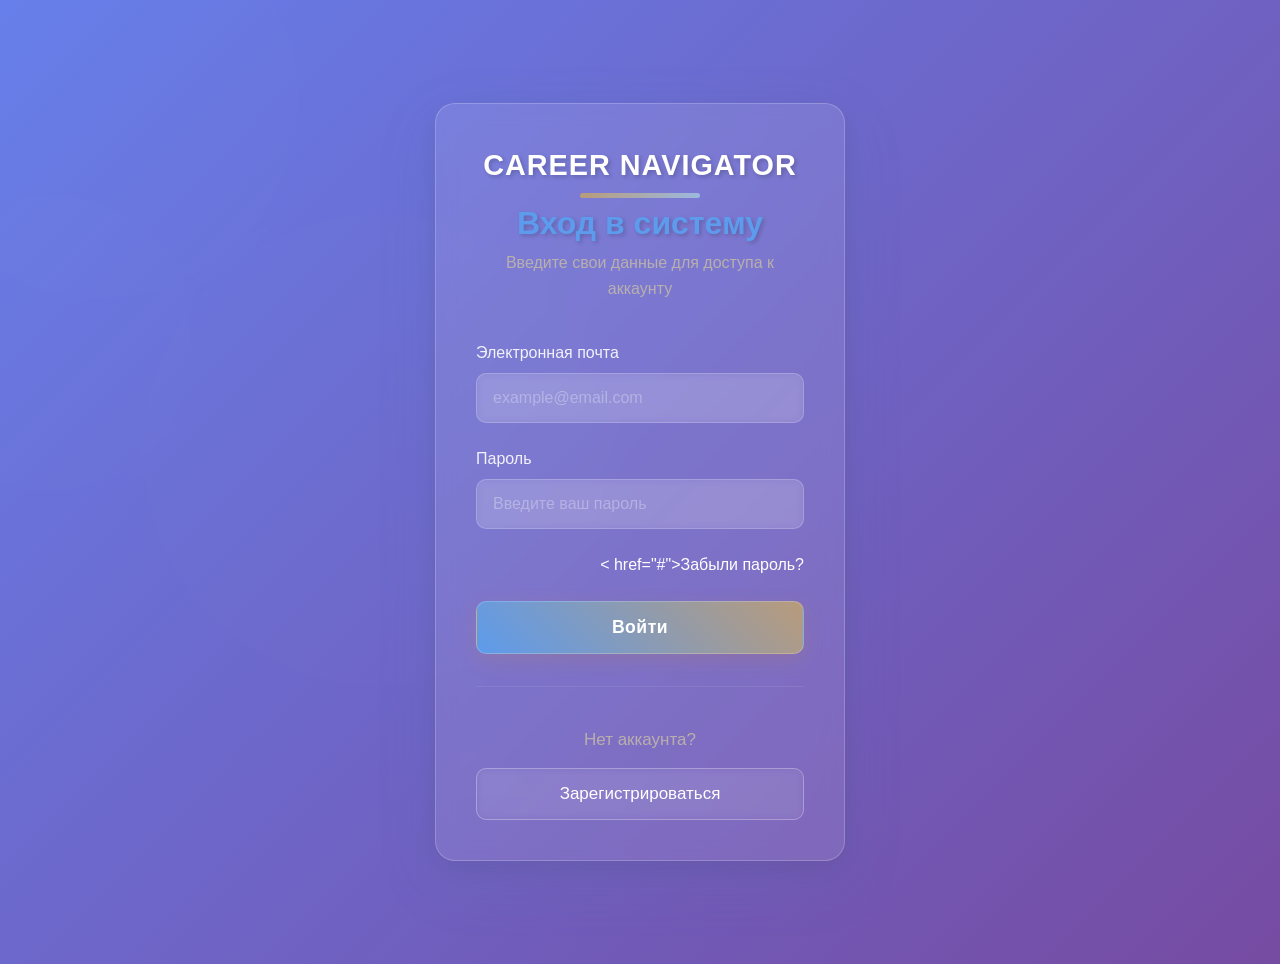
==== index.html @ 5a929416 "Update and rename login.html to index.html" ====
<!DOCTYPE html>
<html lang="ru">
<head>
    <meta charset="UTF-8">
    <title>Вход в систему</title>
    <link rel="stylesheet" href="https://stackpath.bootstrapcdn.com/bootstrap/4.4.1/css/bootstrap.min.css">
    <link rel="stylesheet" href="style.css"> 
    <style>
        /* Базовые стили из предполагаемого файла style.css для корректного отображения */
        :root {
            --cornflower-blue: #5D9BEC;
            --coffee-crema: #B89B7B;
            --shadowed-lace: #C0B6A8;
        }
        .career-body {
            background: linear-gradient(135deg, #667eea 0%, #764ba2 100%);
            min-height: 100vh;
            font-family: -apple-system, BlinkMacSystemFont, 'Segoe UI', Roboto, Oxygen, Ubuntu, sans-serif;
            margin: 0;
            padding: 0;
            position: relative;
            overflow-x: hidden;
            display: flex;
            align-items: center;
            justify-content: center;
        }
        .career-bg-circles {
            position: fixed;
            top: 0;
            left: 0;
            width: 100%;
            height: 100%;
            overflow: hidden;
            z-index: 1;
        }
        .career-circle-1, .career-circle-2, .career-circle-3, .career-circle-4 {
            position: absolute;
            border-radius: 50%;
            background: rgba(255, 255, 255, 0.1);
            animation: float 20s infinite;
        }
        .career-circle-1 {
            width: 400px;
            height: 400px;
            top: -100px;
            left: -100px;
            animation-delay: 0s;
        }
        .career-circle-2 {
            width: 300px;
            height: 300px;
            top: 200px;
            right: -50px;
            animation-delay: 5s;
        }
        .career-circle-3 {
            width: 500px;
            height: 500px;
            bottom: -150px;
            left: 10%;
            animation-delay: 10s;
        }
        .career-circle-4 {
            width: 350px;
            height: 350px;
            bottom: 100px;
            right: 10%;
            animation-delay: 15s;
        }
        @keyframes float {
            0%, 100% { transform: translateY(0) rotate(0deg); }
            33% { transform: translateY(-30px) rotate(120deg); }
            66% { transform: translateY(20px) rotate(240deg); }
        }
        .career-form-container {
            max-width: 450px;
            width: 90%;
            margin: 2rem auto;
            position: relative;
            z-index: 10;
        }
        .career-form-box {
            background: rgba(255, 255, 255, 0.1);
            backdrop-filter: blur(10px);
            border-radius: 20px;
            padding: 2.5rem;
            border: 1px solid rgba(255, 255, 255, 0.2);
            position: relative;
            overflow: hidden;
        }
        .career-form-circles {
            position: absolute;
            top: 0;
            left: 0;
            width: 100%;
            height: 100%;
            overflow: hidden;
            z-index: 0;
        }
        .career-form-circle-5, .career-form-circle-6, .career-form-circle-7, .career-form-circle-8 {
            position: absolute;
            border-radius: 50%;
            background: rgba(255, 255, 255, 0.05);
        }
        .career-form-circle-5 {
            width: 150px;
            height: 150px;
            top: -50px;
            right: -50px;
        }
        .career-form-circle-6 {
            width: 200px;
            height: 200px;
            bottom: -80px;
            left: -80px;
        }
        .career-form-circle-7 {
            width: 100px;
            height: 100px;
            bottom: 20px;
            right: 20px;
        }
        .career-form-circle-8 {
            width: 120px;
            height: 120px;
            top: 30px;
            left: 30px;
        }
        .career-form-content {
            position: relative;
            z-index: 2;
            color: white;
        }
        .career-form-header {
            text-align: center;
            margin-bottom: 2rem;
        }
        .career-form-logo {
            font-size: 1.8rem;
            font-weight: bold;
            margin-bottom: 1rem;
            color: white;
            text-shadow: 2px 2px 4px rgba(0,0,0,0.2);
        }
        .career-form-title {
            font-size: 2rem;
            font-weight: bold;
            margin-bottom: 0.5rem;
            text-shadow: 2px 2px 4px rgba(0,0,0,0.2);
        }
        .career-form-subtitle {
            opacity: 0.9;
            font-size: 1rem;
        }
        .career-form-group {
            margin-bottom: 1.5rem;
        }
        .career-form-label {
            display: block;
            margin-bottom: 0.5rem;
            font-weight: 500;
            color: rgba(255,255,255,0.9);
        }
        .career-form-control {
            width: 100%;
            padding: 0.75rem 1rem;
            background: rgba(255, 255, 255, 0.1);
            border: 1px solid rgba(255, 255, 255, 0.2);
            border-radius: 10px;
            color: white;
            font-size: 1rem;
            transition: all 0.3s ease;
        }
        .career-form-control:focus {
            outline: none;
            border-color: rgba(255, 255, 255, 0.5);
            background: rgba(255, 255, 255, 0.15);
        }
        .career-form-control::placeholder {
            color: rgba(255,255,255,0.5);
        }
        .career-forgot-password {
            text-align: right;
            margin-bottom: 1.5rem;
        }
        .career-forgot-password a {
            color: rgba(255,255,255,0.8);
            text-decoration: none;
            font-size: 0.9rem;
            transition: color 0.3s ease;
        }
        .career-forgot-password a:hover {
            color: white;
            text-decoration: underline;
        }
        .career-btn-primary {
            width: 100%;
            padding: 0.75rem;
            background: linear-gradient(45deg, var(--cornflower-blue), var(--coffee-crema));
            border: none;
            border-radius: 10px;
            color: white;
            font-size: 1.1rem;
            font-weight: 600;
            cursor: pointer;
            transition: all 0.3s ease;
            border: 1px solid rgba(255,255,255,0.2);
        }
        .career-btn-primary:hover {
            transform: translateY(-2px);
            box-shadow: 0 5px 15px rgba(0,0,0,0.3);
        }
        .career-form-divider {
            height: 1px;
            background: rgba(255,255,255,0.2);
            margin: 2rem 0;
        }
        .career-form-footer {
            text-align: center;
        }
        .career-form-footer p {
            margin-bottom: 1rem;
            opacity: 0.9;
        }
        .career-btn-outline {
            display: inline-block;
            padding: 0.75rem 2rem;
            background: transparent;
            border: 1px solid rgba(255,255,255,0.3);
            border-radius: 10px;
            color: white;
            text-decoration: none;
            font-weight: 500;
            transition: all 0.3s ease;
        }
        .career-btn-outline:hover {
            background: rgba(255,255,255,0.1);
            border-color: rgba(255,255,255,0.5);
            color: white;
            text-decoration: none;
        }
        .flash-messages {
            margin-bottom: 1.5rem;
        }
        .alert {
            padding: 0.75rem 1rem;
            border-radius: 10px;
            margin-bottom: 0.5rem;
            font-size: 0.95rem;
        }
        .alert-danger {
            background: rgba(220, 53, 69, 0.2);
            border: 1px solid #dc3545;
            color: #fff;
        }
        .alert-success {
            background: rgba(40, 167, 69, 0.2);
            border: 1px solid #28a745;
            color: #fff;
        }
        .alert-warning {
            background: rgba(255, 193, 7, 0.2);
            border: 1px solid #ffc107;
            color: #fff;
        }
        .alert-info {
            background: rgba(23, 162, 184, 0.2);
            border: 1px solid #17a2b8;
            color: #fff;
        }
    </style>
</head>
<body class="career-body">
    <!-- Фоновые круги -->
    <div class="career-bg-circles">
        <div class="career-circle-1"></div>
        <div class="career-circle-2"></div>
        <div class="career-circle-3"></div>
        <div class="career-circle-4"></div>
    </div>

    <!-- Контейнер формы -->
    <div class="career-form-container">
        <div class="career-form-box">
            <!-- Круги внутри формы -->
            <div class="career-form-circles">
                <div class="career-form-circle-5"></div>
                <div class="career-form-circle-6"></div>
                <div class="career-form-circle-7"></div>
                <div class="career-form-circle-8"></div>
            </div>

            <!-- Содержимое формы -->
            <div class="career-form-content">
                <!-- Шапка формы -->
                <div class="career-form-header">
                    <div class="career-form-logo">Career Navigator</div>
                    <h2 class="career-form-title">Вход в систему</h2>
                    <p class="career-form-subtitle">Введите свои данные для доступа к аккаунту</p>
                </div>

                <!-- Flash сообщения (заменены на статический пример, можно удалить) -->
                <div class="flash-messages" style="display: none;">
                    <!-- Пример flash-сообщения, скрыт по умолчанию -->
                    <div class="alert alert-danger">
                        Неверный email или пароль
                    </div>
                </div>

                <!-- Форма входа -->
                <form action="login.html" method="post">
                    <!-- Email -->
                    <div class="career-form-group">
                        <label class="career-form-label">Электронная почта</label>
                        <input type="email" name="login_email" class="career-form-control" required
                               placeholder="example@email.com">
                    </div>

                    <!-- Пароль -->
                    <div class="career-form-group">
                        <label class="career-form-label">Пароль</label>
                        <input type="password" name="login_password" class="career-form-control" required
                               placeholder="Введите ваш пароль">
                    </div>

                    <!-- Забыли пароль -->
                    <div class="career-forgot-password">
                        < href="#">Забыли пароль?</a>  <!-- Ссылка оставлена как # -->
                    </div>

                    <!-- Кнопка входа -->
                    <div class="career-form-group">
                        <button type="submit" class="career-btn-primary">Войти</button>
                    </div>

                    <!-- Разделитель -->
                    <div class="career-form-divider"></div>

                    <!-- Футер формы -->
                    <div class="career-form-footer">
                        <p>Нет аккаунта?</p>
                        <a href="register.html" class="career-btn-outline">Зарегистрироваться</a>
                    </div>
                </form>
            </div>
        </div>
    </div>
</body>
</html>
---- style.css ----
/* style.css - Оригинальные стили для сайта Career Navigation */

/* 0. ШРИФТЫ (шрифты в папке fonts) */
@font-face {
    font-family: 'Educational Gothic';
    src: url('../static/fonts/EDUCATIONALGOTHIC-REGULAR.OTF') format('opentype');
    font-weight: 400; /* Regular */
    font-style: normal;
    font-display: swap;
}

@font-face {
    font-family: 'Mulish';
    src: url('../static/fonts/Mulish.ttf') format('truetype');
    font-weight: 400; /* Regular/Normal */
    font-style: normal;
    font-display: swap;
}

@font-face {
    font-family: 'Mulish';
    src: url('../static/fonts/Mulish.ttf') format('truetype');
    font-weight: 700; /* Bold */
    font-style: normal;
    font-display: swap;
}

/* 1. ЦВЕТА (как у тебя было) */
:root {
    --soft-sky-blue: #9BB9E0;
    --parchment-white: #F4F1E8;
    --coffee-crema: #C18041;
    --cornflower-blue: #5976AC;
    --shadowed-lace: #A89F93;
    --success-green: #4CAF50;
    --warning-orange: #FF9800;
}

/* 2. ОСНОВНЫЕ СТИЛИ СТРАНИЦЫ */
.career-body {
    margin: 0;
    padding: 0;
    font-family: 'Mulish', -apple-system, BlinkMacSystemFont, 'Segoe UI', Roboto, Oxygen, Ubuntu, Cantarell, sans-serif;
    min-height: 100vh;
    overflow-x: hidden;
    background-color: var(--parchment-white);
    position: relative;
}

/* 3. ФОНОВЫЕ КРУГИ (копируем твои круги) */
.career-bg-circles {
    position: fixed;
    top: 0;
    left: 0;
    right: 0;
    bottom: 0;
    overflow: hidden;
    z-index: 1;
}

.career-circle-1 {
    position: absolute;
    width: 500px;
    height: 500px;
    background: radial-gradient(circle, var(--soft-sky-blue) 0%, transparent 70%);
    border-radius: 50%;
    opacity: 0.15;
    top: -200px;
    right: -100px;
    filter: blur(20px);
    animation: career-float 20s ease-in-out infinite;
}

.career-circle-2 {
    position: absolute;
    width: 400px;
    height: 400px;
    background: radial-gradient(circle, var(--coffee-crema) 0%, transparent 70%);
    border-radius: 50%;
    opacity: 0.1;
    bottom: -150px;
    left: -100px;
    filter: blur(15px);
    animation: career-float 25s ease-in-out infinite reverse;
    animation-delay: -5s;
}

.career-circle-3 {
    position: absolute;
    width: 300px;
    height: 300px;
    background: radial-gradient(circle, var(--cornflower-blue) 0%, transparent 70%);
    border-radius: 50%;
    opacity: 0.08;
    top: 50%;
    left: 10%;
    transform: translateY(-50%);
    filter: blur(10px);
    animation: career-float 30s ease-in-out infinite;
    animation-delay: -10s;
}

.career-circle-4 {
    position: absolute;
    width: 250px;
    height: 250px;
    background: radial-gradient(circle, var(--shadowed-lace) 0%, transparent 70%);
    border-radius: 50%;
    opacity: 0.05;
    bottom: 20%;
    right: 15%;
    filter: blur(8px);
}

/* 4. КОНТЕЙНЕРЫ ДЛЯ ФОРМ */
.career-form-container {
    position: relative;
    z-index: 3;
    display: flex;
    justify-content: center;
    align-items: center;
    min-height: 100vh;
    padding: 40px 20px;
}

/* 5. ОСНОВНАЯ ФОРМА (регистрация/вход) */
.career-form-box {
    width: 100%;
    max-width: 600px;
    background-color: white;
    padding: 60px 50px;
    border-radius: 24px;
    box-shadow: 0 20px 60px rgba(89, 118, 172, 0.15), 0 8px 30px rgba(0, 0, 0, 0.08);
    border: 1px solid rgba(168, 159, 147, 0.1);
    position: relative;
    overflow: hidden;
    backdrop-filter: blur(5px);
    background: rgba(255, 255, 255, 0.95);
    animation: career-fadeInUp 0.6s ease-out;
}

/* 6. КРУГИ ВНУТРИ ФОРМЫ (твои маленькие круги) */
.career-form-circles {
    position: absolute;
    top: 0;
    left: 0;
    right: 0;
    bottom: 0;
    pointer-events: none;
    z-index: 1;
}

.career-form-circle-5 {
    position: absolute;
    width: 200px;
    height: 200px;
    background: radial-gradient(circle, var(--soft-sky-blue) 0%, transparent 70%);
    border-radius: 50%;
    opacity: 0.12;
    top: -80px;
    right: -50px;
    filter: blur(15px);
    z-index: 1;
    animation: career-float 15s ease-in-out infinite;
    animation-delay: -2s;
}

.career-form-circle-6 {
    position: absolute;
    width: 180px;
    height: 180px;
    background: radial-gradient(circle, var(--coffee-crema) 0%, transparent 70%);
    border-radius: 50%;
    opacity: 0.1;
    bottom: -70px;
    left: -40px;
    filter: blur(12px);
    z-index: 1;
    animation: career-float 18s ease-in-out infinite reverse;
    animation-delay: -7s;
}

.career-form-circle-7 {
    position: absolute;
    width: 150px;
    height: 150px;
    background: radial-gradient(circle, rgba(155, 185, 224, 0.1) 0%, transparent 70%);
    border-radius: 50%;
    opacity: 0.08;
    top: 30%;
    left: -30px;
    filter: blur(8px);
    z-index: 1;
}

.career-form-circle-8 {
    position: absolute;
    width: 120px;
    height: 120px;
    background: radial-gradient(circle, rgba(193, 128, 65, 0.08) 0%, transparent 70%);
    border-radius: 50%;
    opacity: 0.06;
    bottom: 40%;
    right: -25px;
    filter: blur(6px);
    z-index: 1;
}

/* 7. СОДЕРЖАНИЕ ФОРМЫ */
.career-form-content {
    position: relative;
    z-index: 2;
}

/* 8. ШАПКА ФОРМЫ */
.career-form-header {
    text-align: center;
    margin-bottom: 50px;
    position: relative;
}

.career-form-logo {
    color: var(--cornflower-blue);
    font-size: 32px;
    font-weight: 800;
    letter-spacing: 1px;
    margin-bottom: 20px;
    display: inline-block;
    position: relative;
    text-transform: uppercase;
    font-family: 'Educational Gothic', sans-serif;
}

.career-form-logo::after {
    content: '';
    position: absolute;
    bottom: -10px;
    left: 50%;
    transform: translateX(-50%);
    width: 120px;
    height: 5px;
    background: linear-gradient(90deg, var(--coffee-crema), var(--soft-sky-blue));
    border-radius: 3px;
}

.career-form-title {
    color: var(--cornflower-blue);
    font-weight: 700;
    font-size: 38px;
    margin-bottom: 15px;
    text-align: center;
    font-family: 'Educational Gothic', sans-serif;
}

.career-form-subtitle {
    color: var(--shadowed-lace);
    font-size: 18px;
    text-align: center;
    line-height: 1.6;
    max-width: 450px;
    margin: 0 auto 40px;
    font-family: 'Mulish', sans-serif;
}

/* 9. ГРУППЫ ПОЛЕЙ ВВОДА */
.career-form-group {
    margin-bottom: 25px;
    position: relative;
    z-index: 2;
}

.career-form-label {
    color: var(--cornflower-blue);
    font-weight: 600;
    margin-bottom: 12px;
    display: block;
    font-size: 16px;
    font-family: 'Mulish', sans-serif;
}

.career-form-control {
    border: 2px solid rgba(155, 185, 224, 0.5);
    padding: 18px 20px;
    border-radius: 14px;
    transition: all 0.3s;
    color: #333;
    background-color: rgba(255, 255, 255, 0.9);
    font-size: 17px;
    height: auto;
    backdrop-filter: blur(5px);
    width: 100%;
    box-sizing: border-box;
    font-family: 'Mulish', sans-serif;
}

.career-form-control:focus {
    border-color: var(--coffee-crema);
    box-shadow: 0 0 0 4px rgba(193, 128, 65, 0.1);
    background-color: white;
    outline: none;
}

.career-form-control::placeholder {
    color: var(--shadowed-lace);
    opacity: 0.6;
    font-size: 16px;
}

/* 10. ПОДСКАЗКИ */
.career-form-hint {
    font-size: 14px;
    color: var(--shadowed-lace);
    margin-top: 10px;
    display: block;
    opacity: 0.8;
    font-family: 'Mulish', sans-serif;
}

/* 11. ССЫЛКА "ЗАБЫЛИ ПАРОЛЬ" */
.career-forgot-password {
    text-align: right;
    margin-top: 10px;
    margin-bottom: 30px;
}

.career-forgot-password a {
    color: var(--cornflower-blue);
    text-decoration: none;
    font-size: 15px;
    font-weight: 500;
    transition: color 0.3s;
    font-family: 'Mulish', sans-serif;
}

.career-forgot-password a:hover {
    color: var(--coffee-crema);
    text-decoration: underline;
}

/* 12. КНОПКИ */
.career-btn-primary {
    background: linear-gradient(135deg, var(--coffee-crema) 0%, #d4945a 100%);
    border: none;
    padding: 20px;
    font-weight: 600;
    border-radius: 14px;
    transition: all 0.3s;
    font-size: 18px;
    letter-spacing: 0.5px;
    color: white;
    box-shadow: 0 6px 20px rgba(193, 128, 65, 0.2);
    margin-top: 15px;
    position: relative;
    z-index: 2;
    width: 100%;
    cursor: pointer;
    display: block;
    text-align: center;
    text-decoration: none;
    font-family: 'Mulish', sans-serif;
}

.career-btn-primary:hover {
    background: linear-gradient(135deg, #b3713a 0%, var(--coffee-crema) 100%);
    transform: translateY(-3px);
    box-shadow: 0 10px 25px rgba(193, 128, 65, 0.3);
    color: white;
    text-decoration: none;
}

.career-btn-outline {
    color: var(--cornflower-blue);
    border: 2px solid var(--soft-sky-blue);
    padding: 18px;
    font-weight: 600;
    border-radius: 14px;
    transition: all 0.3s;
    background-color: rgba(255, 255, 255, 0.9);
    font-size: 17px;
    position: relative;
    z-index: 2;
    backdrop-filter: blur(5px);
    width: 100%;
    text-decoration: none;
    display: block;
    text-align: center;
    box-sizing: border-box;
    font-family: 'Mulish', sans-serif;
}

.career-btn-outline:hover {
    background: linear-gradient(135deg, var(--soft-sky-blue) 0%, var(--cornflower-blue) 100%);
    border-color: transparent;
    color: white;
    transform: translateY(-3px);
    box-shadow: 0 10px 25px rgba(155, 185, 224, 0.25);
    text-decoration: none;
}

/* 13. РАЗДЕЛИТЕЛЬ */
.career-form-divider {
    border: none;
    height: 2px;
    background: linear-gradient(to right, transparent, var(--soft-sky-blue), var(--coffee-crema), var(--soft-sky-blue), transparent);
    margin: 45px 0;
    opacity: 0.4;
    position: relative;
    z-index: 2;
}

/* 14. ФУТЕР ФОРМЫ */
.career-form-footer {
    text-align: center;
    margin-top: 40px;
    position: relative;
    z-index: 2;
}

.career-form-footer p {
    color: var(--shadowed-lace);
    margin-bottom: 20px;
    font-size: 17px;
    font-family: 'Mulish', sans-serif;
}

/* 15. СТИЛИ ДЛЯ ЛИЧНОГО КАБИНЕТА */

/* 15.1 Навигация */
.career-navbar {
    background: linear-gradient(135deg, var(--cornflower-blue) 0%, var(--soft-sky-blue) 100%);
    padding: 15px 0;
    box-shadow: 0 4px 20px rgba(89, 118, 172, 0.2);
    position: relative;
    z-index: 10;
}

.career-navbar-brand {
    color: white !important;
    font-weight: 800;
    font-size: 24px;
    letter-spacing: 1px;
    text-transform: uppercase;
    font-family: 'Educational Gothic', sans-serif;
}

.career-nav-link {
    color: rgba(255, 255, 255, 0.9) !important;
    font-weight: 500;
    margin: 0 10px;
    transition: all 0.3s;
    font-family: 'Mulish', sans-serif;
}

.career-nav-link:hover {
    color: white !important;
    transform: translateY(-2px);
}

/* 15.2 Контейнер личного кабинета */
.career-dashboard-container {
    position: relative;
    z-index: 3;
    padding: 40px 20px;
    max-width: 1400px;
    margin: 0 auto;
}

/* 15.3 Карточка приветствия */
.career-welcome-card {
    background: linear-gradient(135deg, rgba(255, 255, 255, 0.95) 0%, rgba(255, 255, 255, 0.85) 100%);
    border-radius: 20px;
    padding: 40px;
    margin-bottom: 40px;
    box-shadow: 0 15px 40px rgba(89, 118, 172, 0.15);
    border: 1px solid rgba(155, 185, 224, 0.3);
    backdrop-filter: blur(10px);
}

.career-welcome-title {
    color: var(--cornflower-blue);
    font-weight: 700;
    font-size: 32px;
    margin-bottom: 10px;
    font-family: 'Educational Gothic', sans-serif;
}

.career-welcome-subtitle {
    color: var(--shadowed-lace);
    font-size: 18px;
    margin-bottom: 20px;
    font-family: 'Mulish', sans-serif;
}

/* 15.4 Индикатор прогресса */
.career-progress-indicator {
    display: flex;
    align-items: center;
    gap: 15px;
    margin-top: 20px;
}

.career-progress-label {
    color: var(--cornflower-blue);
    font-weight: 600;
    font-family: 'Mulish', sans-serif;
}

.career-progress-bar {
    flex-grow: 1;
    height: 12px;
    background-color: rgba(155, 185, 224, 0.2);
    border-radius: 6px;
    overflow: hidden;
}

.career-progress-fill {
    height: 100%;
    background: linear-gradient(90deg, var(--coffee-crema), var(--cornflower-blue));
    border-radius: 6px;
    transition: width 0.5s ease-in-out;
    width: 0%;
}

/* 15.5 Секция тестов */
.career-tests-section {
    display: grid;
    grid-template-columns: repeat(auto-fill, minmax(350px, 1fr));
    gap: 30px;
    margin-bottom: 50px;
}

.career-test-card {
    background: white;
    border-radius: 18px;
    padding: 30px;
    box-shadow: 0 10px 30px rgba(89, 118, 172, 0.1);
    border: 1px solid rgba(155, 185, 224, 0.2);
    transition: all 0.3s;
    display: flex;
    flex-direction: column;
    height: 100%;
}

.career-test-card:hover {
    transform: translateY(-10px);
    box-shadow: 0 20px 40px rgba(89, 118, 172, 0.2);
}

.career-test-icon {
    font-size: 40px;
    margin-bottom: 20px;
    color: var(--cornflower-blue);
}

.career-test-title {
    color: var(--cornflower-blue);
    font-weight: 700;
    font-size: 22px;
    margin-bottom: 15px;
    font-family: 'Educational Gothic', sans-serif;
}

.career-test-description {
    color: var(--shadowed-lace);
    margin-bottom: 25px;
    line-height: 1.6;
    flex-grow: 1;
    font-family: 'Mulish', sans-serif;
}

.career-test-details {
    display: flex;
    justify-content: space-between;
    margin-bottom: 20px;
    font-size: 14px;
    color: var(--shadowed-lace);
    font-family: 'Mulish', sans-serif;
}

.career-test-time, .career-test-questions {
    display: flex;
    align-items: center;
    gap: 5px;
}

/* 15.6 Статусы тестов */
.career-test-status {
    display: inline-block;
    padding: 6px 15px;
    border-radius: 20px;
    font-size: 14px;
    font-weight: 600;
    margin-bottom: 20px;
    font-family: 'Mulish', sans-serif;
}

.career-status-not-started {
    background-color: rgba(168, 159, 147, 0.2);
    color: var(--shadowed-lace);
}

.career-status-in-progress {
    background-color: rgba(255, 152, 0, 0.2);
    color: var(--warning-orange);
}

.career-status-completed {
    background-color: rgba(76, 175, 80, 0.2);
    color: var(--success-green);
}

/* 15.7 Кнопки тестов */
.career-btn-test {
    background: linear-gradient(135deg, var(--coffee-crema) 0%, #d4945a 100%);
    border: none;
    padding: 14px;
    font-weight: 600;
    border-radius: 12px;
    transition: all 0.3s;
    color: white;
    box-shadow: 0 6px 20px rgba(193, 128, 65, 0.2);
    text-align: center;
    text-decoration: none;
    display: block;
    width: 100%;
    font-family: 'Mulish', sans-serif;
}

.career-btn-test:hover {
    background: linear-gradient(135deg, #b3713a 0%, var(--coffee-crema) 100%);
    transform: translateY(-3px);
    box-shadow: 0 10px 25px rgba(193, 128, 65, 0.3);
    color: white;
    text-decoration: none;
}

.career-btn-disabled {
    background: linear-gradient(135deg, var(--shadowed-lace) 0%, #b0a8a0 100%);
    cursor: not-allowed;
    opacity: 0.7;
}

.career-btn-disabled:hover {
    transform: none !important;
    box-shadow: 0 6px 20px rgba(193, 128, 65, 0.2) !important;
}

/* 15.8 Секция результатов */
.career-results-section {
    background: white;
    border-radius: 20px;
    padding: 40px;
    box-shadow: 0 15px 40px rgba(89, 118, 172, 0.15);
    margin-bottom: 50px;
    border: 1px solid rgba(155, 185, 224, 0.2);
}

.career-section-title {
    color: var(--cornflower-blue);
    font-weight: 700;
    font-size: 28px;
    margin-bottom: 30px;
    font-family: 'Educational Gothic', sans-serif;
}

/* 15.9 Состояние "нет результатов" */
.career-no-results {
    text-align: center;
    padding: 60px 20px;
    color: var(--shadowed-lace);
}

.career-no-results-icon {
    font-size: 60px;
    margin-bottom: 20px;
    color: rgba(155, 185, 224, 0.5);
}

.career-no-results-text {
    font-size: 18px;
    margin-bottom: 30px;
    font-family: 'Mulish', sans-serif;
}

/* 15.10 Кнопка выхода */
.career-logout-btn {
    background: rgba(255, 255, 255, 0.2);
    border: 1px solid rgba(255, 255, 255, 0.4);
    color: white;
    padding: 8px 20px;
    border-radius: 20px;
    transition: all 0.3s;
    font-family: 'Mulish', sans-serif;
}

.career-logout-btn:hover {
    background: rgba(255, 255, 255, 0.3);
    border-color: white;
}

/* 16. АНИМАЦИИ */
@keyframes career-fadeInUp {
    from {
        opacity: 0;
        transform: translateY(30px);
    }
    to {
        opacity: 1;
        transform: translateY(0);
    }
}

@keyframes career-float {
    0%, 100% { transform: translateY(0) rotate(0deg); }
    50% { transform: translateY(-20px) rotate(5deg); }
}

/* 17. АДАПТИВНОСТЬ */
@media (max-width: 992px) {
    .career-tests-section {
        grid-template-columns: 1fr;
    }
}

@media (max-width: 768px) {
    .career-form-box {
        padding: 50px 40px;
        max-width: 90%;
        margin: 20px;
    }

    .career-form-title {
        font-size: 32px;
    }

    .career-form-logo {
        font-size: 28px;
    }

    .career-circle-1, .career-circle-2, .career-circle-3, .career-circle-4 {
        opacity: 0.05;
        filter: blur(30px);
    }

    .career-form-circle-5, .career-form-circle-6, .career-form-circle-7, .career-form-circle-8 {
        opacity: 0.03;
        filter: blur(20px);
    }

    .career-btn-primary,
    .career-btn-outline {
        padding: 16px;
        font-size: 16px;
    }

    .career-form-control {
        padding: 16px 18px;
        font-size: 16px;
    }

    .career-forgot-password a {
        font-size: 14px;
    }

    .career-dashboard-container {
        padding: 20px 15px;
    }

    .career-welcome-card, .career-results-section {
        padding: 25px;
    }

    .career-welcome-title {
        font-size: 26px;
    }

    .career-section-title {
        font-size: 24px;
    }
}

@media (max-width: 480px) {
    .career-form-box {
        padding: 35px 25px;
    }

    .career-form-title {
        font-size: 28px;
    }

    .career-form-logo {
        font-size: 24px;
    }

    .career-form-control {
        padding: 14px 16px;
    }

    .career-test-card {
        padding: 20px;
    }
    /* ДОПОЛНИТЕЛЬНЫЕ СТИЛИ ДЛЯ КАРТОЧЕК ПРОФЕССИЙ */

/* Контейнер для профессий */
.career-professions-container {
    position: relative;
    z-index: 3;
    padding: 40px 20px;
    max-width: 1400px;
    margin: 0 auto;
}

/* Шапка секции */
.career-professions-header {
    text-align: center;
    margin-bottom: 50px;
    position: relative;
}

.career-professions-logo {
    color: var(--cornflower-blue);
    font-size: 32px;
    font-weight: 800;
    letter-spacing: 1px;
    margin-bottom: 20px;
    display: inline-block;
    position: relative;
    text-transform: uppercase;
    font-family: 'Educational Gothic', sans-serif;
}

.career-professions-logo::after {
    content: '';
    position: absolute;
    bottom: -10px;
    left: 50%;
    transform: translateX(-50%);
    width: 120px;
    height: 5px;
    background: linear-gradient(90deg, var(--coffee-crema), var(--soft-sky-blue));
    border-radius: 3px;
}

.career-professions-title {
    color: var(--cornflower-blue);
    font-weight: 700;
    font-size: 38px;
    margin-bottom: 15px;
    text-align: center;
    font-family: 'Educational Gothic', sans-serif;
}

.career-professions-subtitle {
    color: var(--shadowed-lace);
    font-size: 18px;
    text-align: center;
    line-height: 1.6;
    max-width: 600px;
    margin: 0 auto 40px;
    font-family: 'Mulish', sans-serif;
}

/* Сетка карточек */
.career-professions-grid {
    display: grid;
    grid-template-columns: repeat(auto-fill, minmax(350px, 1fr));
    gap: 30px;
    margin-bottom: 50px;
}

/* Карточка профессии */
.career-profession-card {
    background: white;
    border-radius: 20px;
    padding: 30px;
    box-shadow: 0 15px 40px rgba(89, 118, 172, 0.15);
    border: 1px solid rgba(155, 185, 224, 0.3);
    transition: all 0.3s;
    display: flex;
    flex-direction: column;
    height: 100%;
    position: relative;
    overflow: hidden;
    backdrop-filter: blur(5px);
    background: rgba(255, 255, 255, 0.95);
}

.career-profession-card:hover {
    transform: translateY(-10px);
    box-shadow: 0 25px 50px rgba(89, 118, 172, 0.25);
}

/* Бейдж совпадения */
.career-match-badge {
    position: absolute;
    top: 20px;
    right: 20px;
    color: white;
    padding: 8px 16px;
    border-radius: 20px;
    font-weight: 700;
    font-size: 16px;
    box-shadow: 0 4px 15px rgba(76, 175, 80, 0.3);
    z-index: 2;
    font-family: 'Mulish', sans-serif;
}

.career-match-excellent {
    background: linear-gradient(135deg, var(--success-green) 0%, #66BB6A 100%);
}

.career-match-good {
    background: linear-gradient(135deg, var(--warning-orange) 0%, #FFB74D 100%);
}

.career-match-average {
    background: linear-gradient(135deg, var(--coffee-crema) 0%, #d4945a 100%);
}

/* Название профессии */
.career-profession-name {
    color: var(--cornflower-blue);
    font-weight: 700;
    font-size: 24px;
    margin-bottom: 20px;
    padding-right: 100px;
    font-family: 'Educational Gothic', sans-serif;
    line-height: 1.3;
}

/* Разделитель */
.career-profession-divider {
    border: none;
    height: 2px;
    background: linear-gradient(to right, transparent, var(--soft-sky-blue), var(--coffee-crema), var(--soft-sky-blue), transparent);
    margin: 20px 0;
    opacity: 0.3;
}

/* Список атрибутов */
.career-attributes-list {
    list-style: none;
    padding: 0;
    margin: 0;
    margin-bottom: 25px;
    flex-grow: 1;
}

.career-attribute-item {
    display: flex;
    align-items: center;
    margin-bottom: 12px;
    padding: 10px;
    background: rgba(155, 185, 224, 0.05);
    border-radius: 10px;
    transition: all 0.3s;
    font-family: 'Mulish', sans-serif;
}

.career-attribute-item:hover {
    background: rgba(155, 185, 224, 0.1);
    transform: translateX(5px);
}

.career-attribute-name {
    flex: 1;
    color: var(--cornflower-blue);
    font-weight: 600;
    font-size: 15px;
}

.career-attribute-range {
    color: var(--shadowed-lace);
    font-size: 14px;
    margin-right: 15px;
}

/* Приоритет */
.career-attribute-priority {
    padding: 4px 12px;
    border-radius: 12px;
    font-size: 12px;
    font-weight: 600;
    text-transform: uppercase;
    letter-spacing: 0.5px;
}

.career-priority-high {
    background: linear-gradient(135deg, var(--coffee-crema) 0%, #d4945a 100%);
    color: white;
}

.career-priority-medium {
    background: linear-gradient(135deg, var(--cornflower-blue) 0%, #7288C4 100%);
    color: white;
}

.career-priority-low {
    background: linear-gradient(135deg, var(--soft-sky-blue) 0%, #AFC6EB 100%);
    color: var(--cornflower-blue);
}

/* Кнопка деталей */
.career-btn-details {
    background: linear-gradient(135deg, var(--cornflower-blue) 0%, #7288C4 100%);
    border: none;
    padding: 14px;
    font-weight: 600;
    border-radius: 12px;
    transition: all 0.3s;
    color: white;
    box-shadow: 0 6px 20px rgba(89, 118, 172, 0.2);
    text-align: center;
    text-decoration: none;
    display: block;
    width: 100%;
    font-family: 'Mulish', sans-serif;
    cursor: pointer;
    margin-top: auto;
}

.career-btn-details:hover {
    background: linear-gradient(135deg, #4a5e91 0%, var(--cornflower-blue) 100%);
    transform: translateY(-3px);
    box-shadow: 0 10px 25px rgba(89, 118, 172, 0.3);
}

/* Адаптивность */
@media (max-width: 768px) {
    .career-professions-title {
        font-size: 32px;
    }%

    .career-professions-logo {
        font-size: 28px;
    }

    .career-profession-name {
        font-size: 22px;
    }

    .career-professions-grid {
        grid-template-columns: 1fr;
    }
}

@media (max-width: 480px) {
    .career-profession-card {
        padding: 20px;
    }

    .career-profession-name {
        font-size: 20px;
    }

    .career-match-badge {
        position: relative;
        top: 0;
        right: 0;
        margin-bottom: 15px;
        align-self: flex-start;
    }
}
}
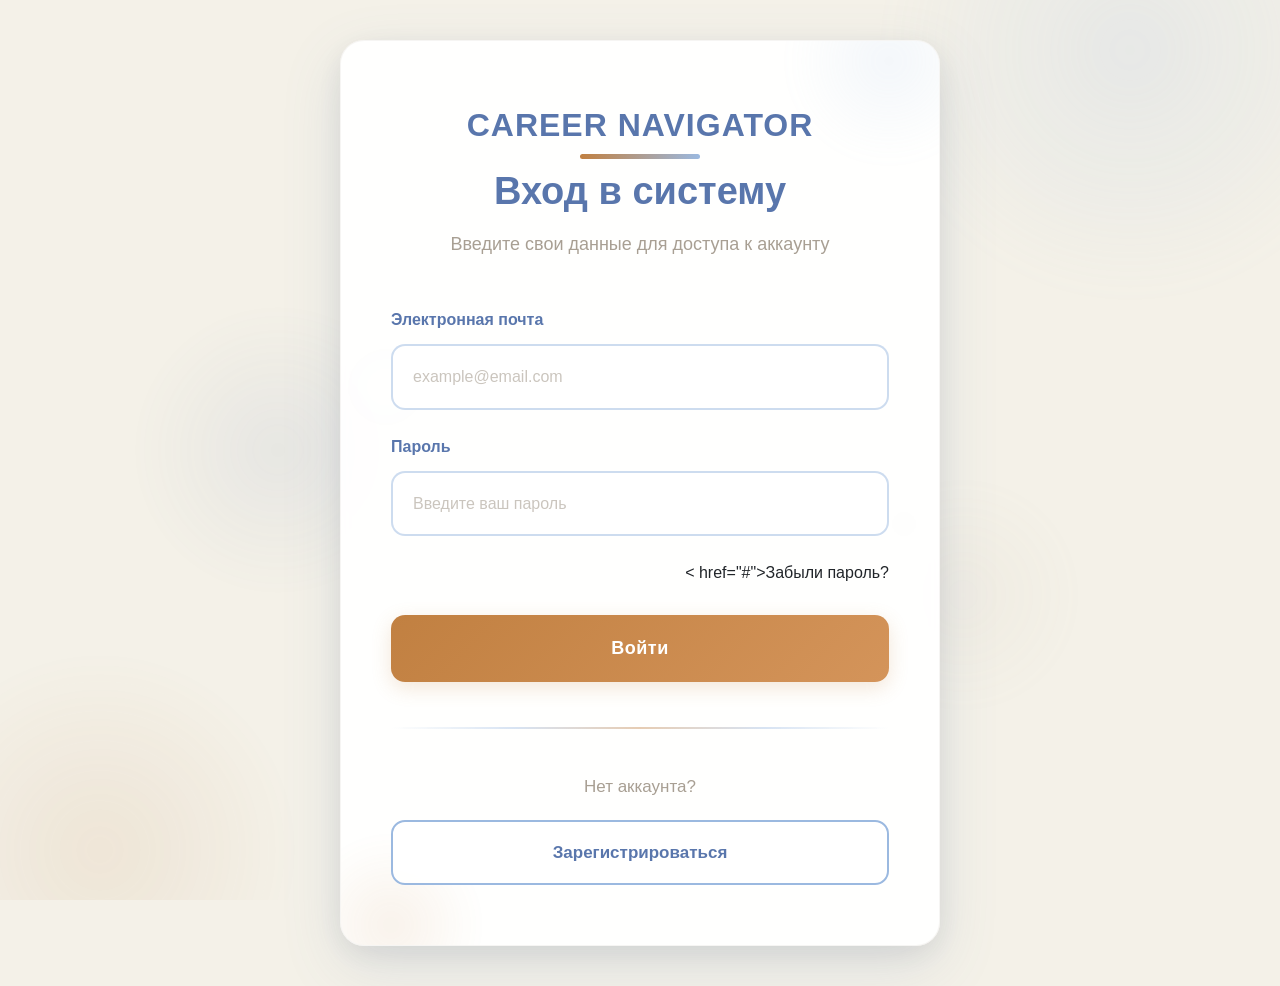
==== commit bac7bf35: "Update index.html" ====
--- a/index.html
+++ b/index.html
@@ -5,270 +5,6 @@
     <title>Вход в систему</title>
     <link rel="stylesheet" href="https://stackpath.bootstrapcdn.com/bootstrap/4.4.1/css/bootstrap.min.css">
     <link rel="stylesheet" href="style.css"> 
-    <style>
-        /* Базовые стили из предполагаемого файла style.css для корректного отображения */
-        :root {
-            --cornflower-blue: #5D9BEC;
-            --coffee-crema: #B89B7B;
-            --shadowed-lace: #C0B6A8;
-        }
-        .career-body {
-            background: linear-gradient(135deg, #667eea 0%, #764ba2 100%);
-            min-height: 100vh;
-            font-family: -apple-system, BlinkMacSystemFont, 'Segoe UI', Roboto, Oxygen, Ubuntu, sans-serif;
-            margin: 0;
-            padding: 0;
-            position: relative;
-            overflow-x: hidden;
-            display: flex;
-            align-items: center;
-            justify-content: center;
-        }
-        .career-bg-circles {
-            position: fixed;
-            top: 0;
-            left: 0;
-            width: 100%;
-            height: 100%;
-            overflow: hidden;
-            z-index: 1;
-        }
-        .career-circle-1, .career-circle-2, .career-circle-3, .career-circle-4 {
-            position: absolute;
-            border-radius: 50%;
-            background: rgba(255, 255, 255, 0.1);
-            animation: float 20s infinite;
-        }
-        .career-circle-1 {
-            width: 400px;
-            height: 400px;
-            top: -100px;
-            left: -100px;
-            animation-delay: 0s;
-        }
-        .career-circle-2 {
-            width: 300px;
-            height: 300px;
-            top: 200px;
-            right: -50px;
-            animation-delay: 5s;
-        }
-        .career-circle-3 {
-            width: 500px;
-            height: 500px;
-            bottom: -150px;
-            left: 10%;
-            animation-delay: 10s;
-        }
-        .career-circle-4 {
-            width: 350px;
-            height: 350px;
-            bottom: 100px;
-            right: 10%;
-            animation-delay: 15s;
-        }
-        @keyframes float {
-            0%, 100% { transform: translateY(0) rotate(0deg); }
-            33% { transform: translateY(-30px) rotate(120deg); }
-            66% { transform: translateY(20px) rotate(240deg); }
-        }
-        .career-form-container {
-            max-width: 450px;
-            width: 90%;
-            margin: 2rem auto;
-            position: relative;
-            z-index: 10;
-        }
-        .career-form-box {
-            background: rgba(255, 255, 255, 0.1);
-            backdrop-filter: blur(10px);
-            border-radius: 20px;
-            padding: 2.5rem;
-            border: 1px solid rgba(255, 255, 255, 0.2);
-            position: relative;
-            overflow: hidden;
-        }
-        .career-form-circles {
-            position: absolute;
-            top: 0;
-            left: 0;
-            width: 100%;
-            height: 100%;
-            overflow: hidden;
-            z-index: 0;
-        }
-        .career-form-circle-5, .career-form-circle-6, .career-form-circle-7, .career-form-circle-8 {
-            position: absolute;
-            border-radius: 50%;
-            background: rgba(255, 255, 255, 0.05);
-        }
-        .career-form-circle-5 {
-            width: 150px;
-            height: 150px;
-            top: -50px;
-            right: -50px;
-        }
-        .career-form-circle-6 {
-            width: 200px;
-            height: 200px;
-            bottom: -80px;
-            left: -80px;
-        }
-        .career-form-circle-7 {
-            width: 100px;
-            height: 100px;
-            bottom: 20px;
-            right: 20px;
-        }
-        .career-form-circle-8 {
-            width: 120px;
-            height: 120px;
-            top: 30px;
-            left: 30px;
-        }
-        .career-form-content {
-            position: relative;
-            z-index: 2;
-            color: white;
-        }
-        .career-form-header {
-            text-align: center;
-            margin-bottom: 2rem;
-        }
-        .career-form-logo {
-            font-size: 1.8rem;
-            font-weight: bold;
-            margin-bottom: 1rem;
-            color: white;
-            text-shadow: 2px 2px 4px rgba(0,0,0,0.2);
-        }
-        .career-form-title {
-            font-size: 2rem;
-            font-weight: bold;
-            margin-bottom: 0.5rem;
-            text-shadow: 2px 2px 4px rgba(0,0,0,0.2);
-        }
-        .career-form-subtitle {
-            opacity: 0.9;
-            font-size: 1rem;
-        }
-        .career-form-group {
-            margin-bottom: 1.5rem;
-        }
-        .career-form-label {
-            display: block;
-            margin-bottom: 0.5rem;
-            font-weight: 500;
-            color: rgba(255,255,255,0.9);
-        }
-        .career-form-control {
-            width: 100%;
-            padding: 0.75rem 1rem;
-            background: rgba(255, 255, 255, 0.1);
-            border: 1px solid rgba(255, 255, 255, 0.2);
-            border-radius: 10px;
-            color: white;
-            font-size: 1rem;
-            transition: all 0.3s ease;
-        }
-        .career-form-control:focus {
-            outline: none;
-            border-color: rgba(255, 255, 255, 0.5);
-            background: rgba(255, 255, 255, 0.15);
-        }
-        .career-form-control::placeholder {
-            color: rgba(255,255,255,0.5);
-        }
-        .career-forgot-password {
-            text-align: right;
-            margin-bottom: 1.5rem;
-        }
-        .career-forgot-password a {
-            color: rgba(255,255,255,0.8);
-            text-decoration: none;
-            font-size: 0.9rem;
-            transition: color 0.3s ease;
-        }
-        .career-forgot-password a:hover {
-            color: white;
-            text-decoration: underline;
-        }
-        .career-btn-primary {
-            width: 100%;
-            padding: 0.75rem;
-            background: linear-gradient(45deg, var(--cornflower-blue), var(--coffee-crema));
-            border: none;
-            border-radius: 10px;
-            color: white;
-            font-size: 1.1rem;
-            font-weight: 600;
-            cursor: pointer;
-            transition: all 0.3s ease;
-            border: 1px solid rgba(255,255,255,0.2);
-        }
-        .career-btn-primary:hover {
-            transform: translateY(-2px);
-            box-shadow: 0 5px 15px rgba(0,0,0,0.3);
-        }
-        .career-form-divider {
-            height: 1px;
-            background: rgba(255,255,255,0.2);
-            margin: 2rem 0;
-        }
-        .career-form-footer {
-            text-align: center;
-        }
-        .career-form-footer p {
-            margin-bottom: 1rem;
-            opacity: 0.9;
-        }
-        .career-btn-outline {
-            display: inline-block;
-            padding: 0.75rem 2rem;
-            background: transparent;
-            border: 1px solid rgba(255,255,255,0.3);
-            border-radius: 10px;
-            color: white;
-            text-decoration: none;
-            font-weight: 500;
-            transition: all 0.3s ease;
-        }
-        .career-btn-outline:hover {
-            background: rgba(255,255,255,0.1);
-            border-color: rgba(255,255,255,0.5);
-            color: white;
-            text-decoration: none;
-        }
-        .flash-messages {
-            margin-bottom: 1.5rem;
-        }
-        .alert {
-            padding: 0.75rem 1rem;
-            border-radius: 10px;
-            margin-bottom: 0.5rem;
-            font-size: 0.95rem;
-        }
-        .alert-danger {
-            background: rgba(220, 53, 69, 0.2);
-            border: 1px solid #dc3545;
-            color: #fff;
-        }
-        .alert-success {
-            background: rgba(40, 167, 69, 0.2);
-            border: 1px solid #28a745;
-            color: #fff;
-        }
-        .alert-warning {
-            background: rgba(255, 193, 7, 0.2);
-            border: 1px solid #ffc107;
-            color: #fff;
-        }
-        .alert-info {
-            background: rgba(23, 162, 184, 0.2);
-            border: 1px solid #17a2b8;
-            color: #fff;
-        }
-    </style>
 </head>
 <body class="career-body">
     <!-- Фоновые круги -->
@@ -347,3 +83,4 @@
     </div>
 </body>
 </html>
+
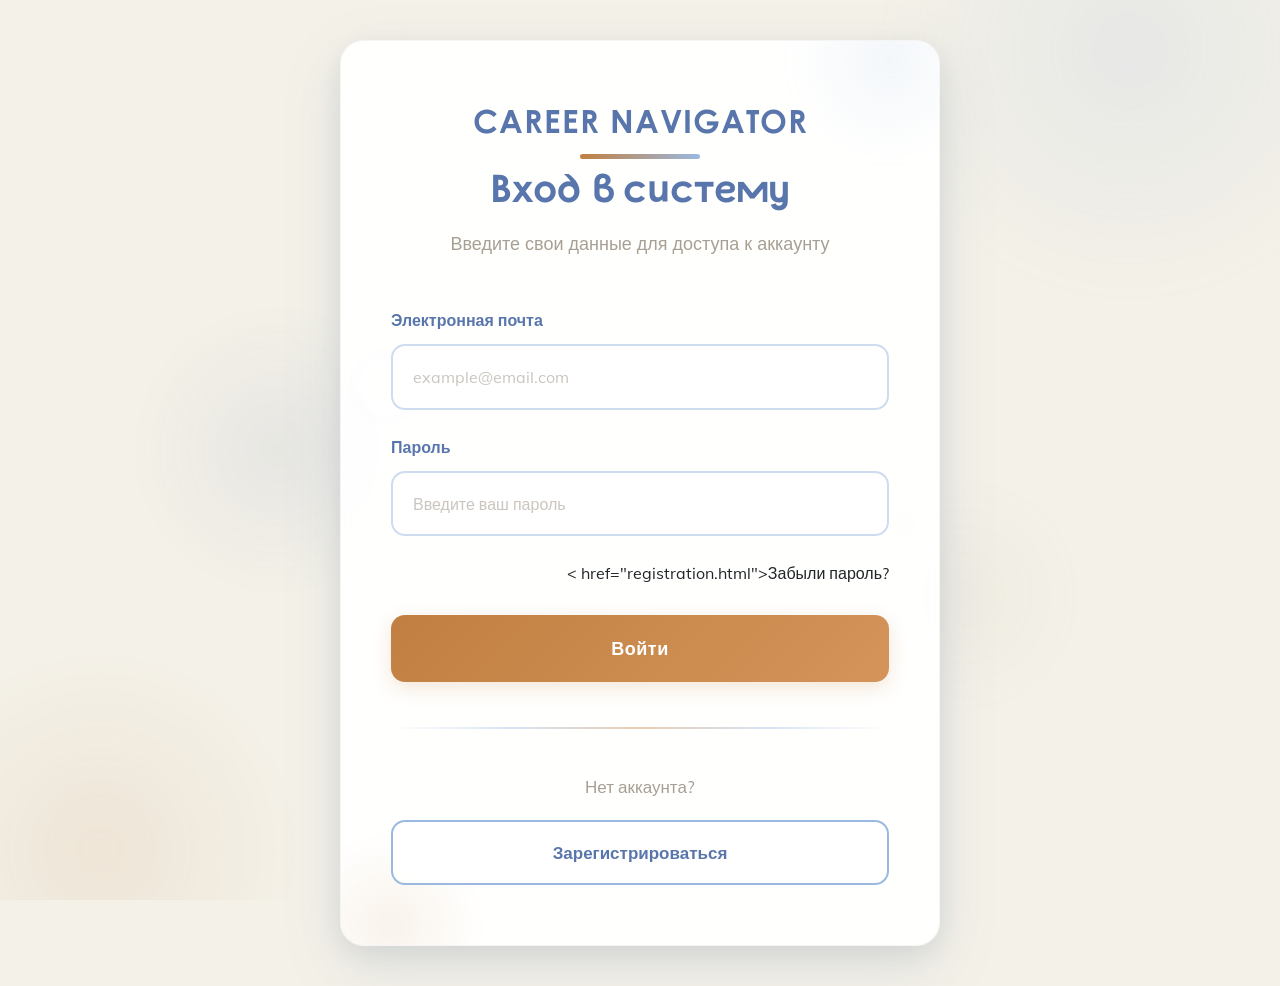
==== commit 56791145: "Update index.html" ====
--- a/index.html
+++ b/index.html
@@ -61,7 +61,7 @@
 
                     <!-- Забыли пароль -->
                     <div class="career-forgot-password">
-                        < href="#">Забыли пароль?</a>  <!-- Ссылка оставлена как # -->
+                        < href="registration.html">Забыли пароль?</a>  <!-- Ссылка оставлена как # -->
                     </div>
 
                     <!-- Кнопка входа -->
@@ -84,3 +84,4 @@
 </body>
 </html>
 
+
--- a/style.css
+++ b/style.css
@@ -3,7 +3,7 @@
 /* 0. ШРИФТЫ (шрифты в папке fonts) */
 @font-face {
     font-family: 'Educational Gothic';
-    src: url('../static/fonts/EDUCATIONALGOTHIC-REGULAR.OTF') format('opentype');
+    src: url('fonts/EDUCATIONALGOTHIC-REGULAR.OTF') format('opentype');
     font-weight: 400; /* Regular */
     font-style: normal;
     font-display: swap;
@@ -11,7 +11,7 @@
 
 @font-face {
     font-family: 'Mulish';
-    src: url('../static/fonts/Mulish.ttf') format('truetype');
+    src: url('fonts/Mulish.ttf') format('truetype');
     font-weight: 400; /* Regular/Normal */
     font-style: normal;
     font-display: swap;
@@ -19,7 +19,7 @@
 
 @font-face {
     font-family: 'Mulish';
-    src: url('../static/fonts/Mulish.ttf') format('truetype');
+    src: url('fonts/Mulish.ttf') format('truetype');
     font-weight: 700; /* Bold */
     font-style: normal;
     font-display: swap;
@@ -1062,3 +1062,4 @@
     }
 }
 }
+
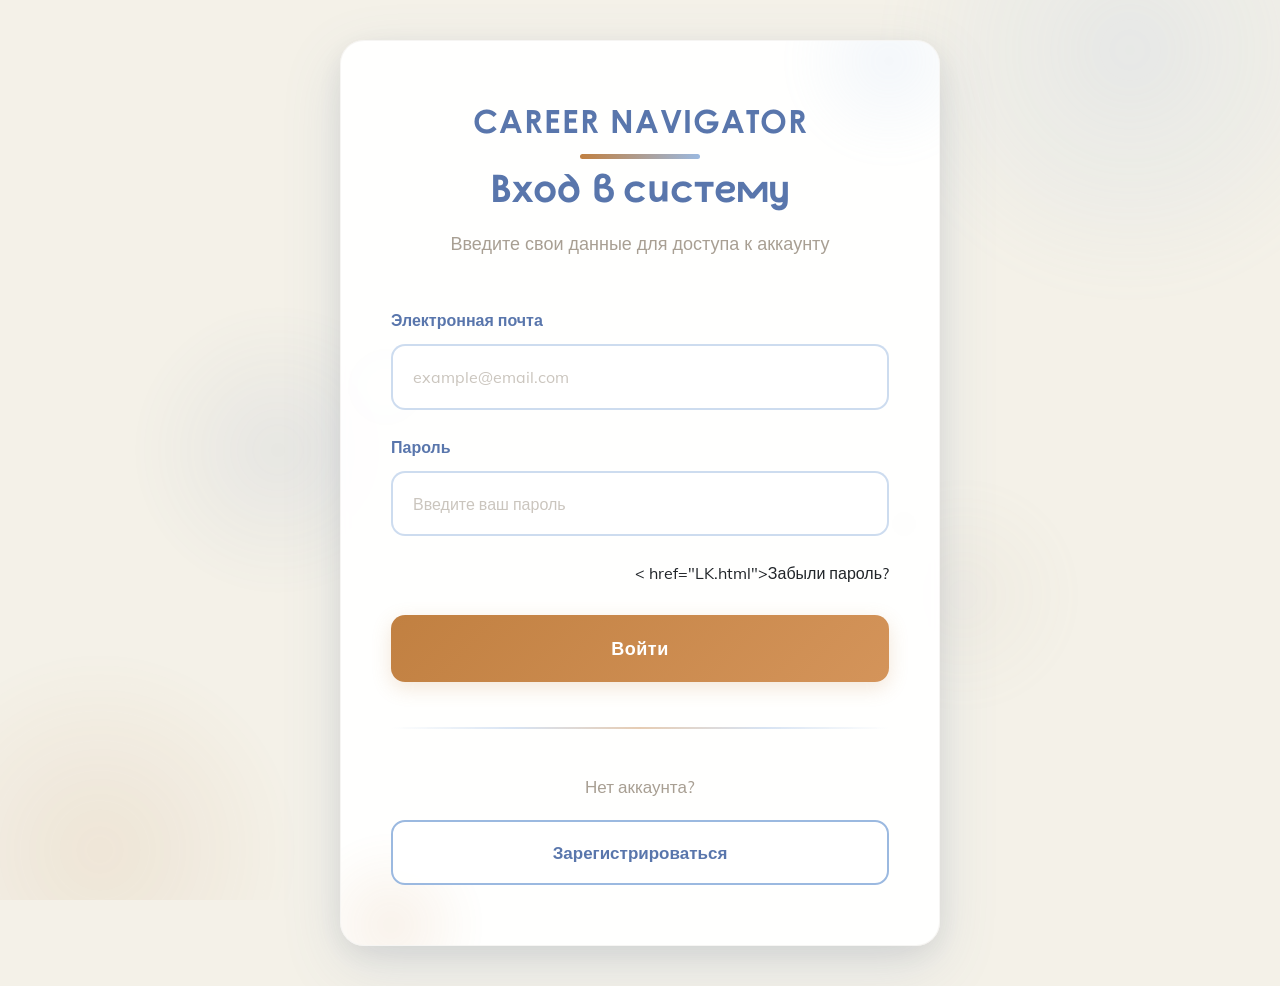
==== commit 4b1d46ff: "Update index.html" ====
--- a/index.html
+++ b/index.html
@@ -61,7 +61,7 @@
 
                     <!-- Забыли пароль -->
                     <div class="career-forgot-password">
-                        < href="registration.html">Забыли пароль?</a>  <!-- Ссылка оставлена как # -->
+                        < href="LK.html">Забыли пароль?</a>  <!-- Ссылка оставлена как # -->
                     </div>
 
                     <!-- Кнопка входа -->
@@ -75,7 +75,7 @@
                     <!-- Футер формы -->
                     <div class="career-form-footer">
                         <p>Нет аккаунта?</p>
-                        <a href="register.html" class="career-btn-outline">Зарегистрироваться</a>
+                        <a href="registration.html" class="career-btn-outline">Зарегистрироваться</a>
                     </div>
                 </form>
             </div>
@@ -85,3 +85,4 @@
 </html>
 
 
+
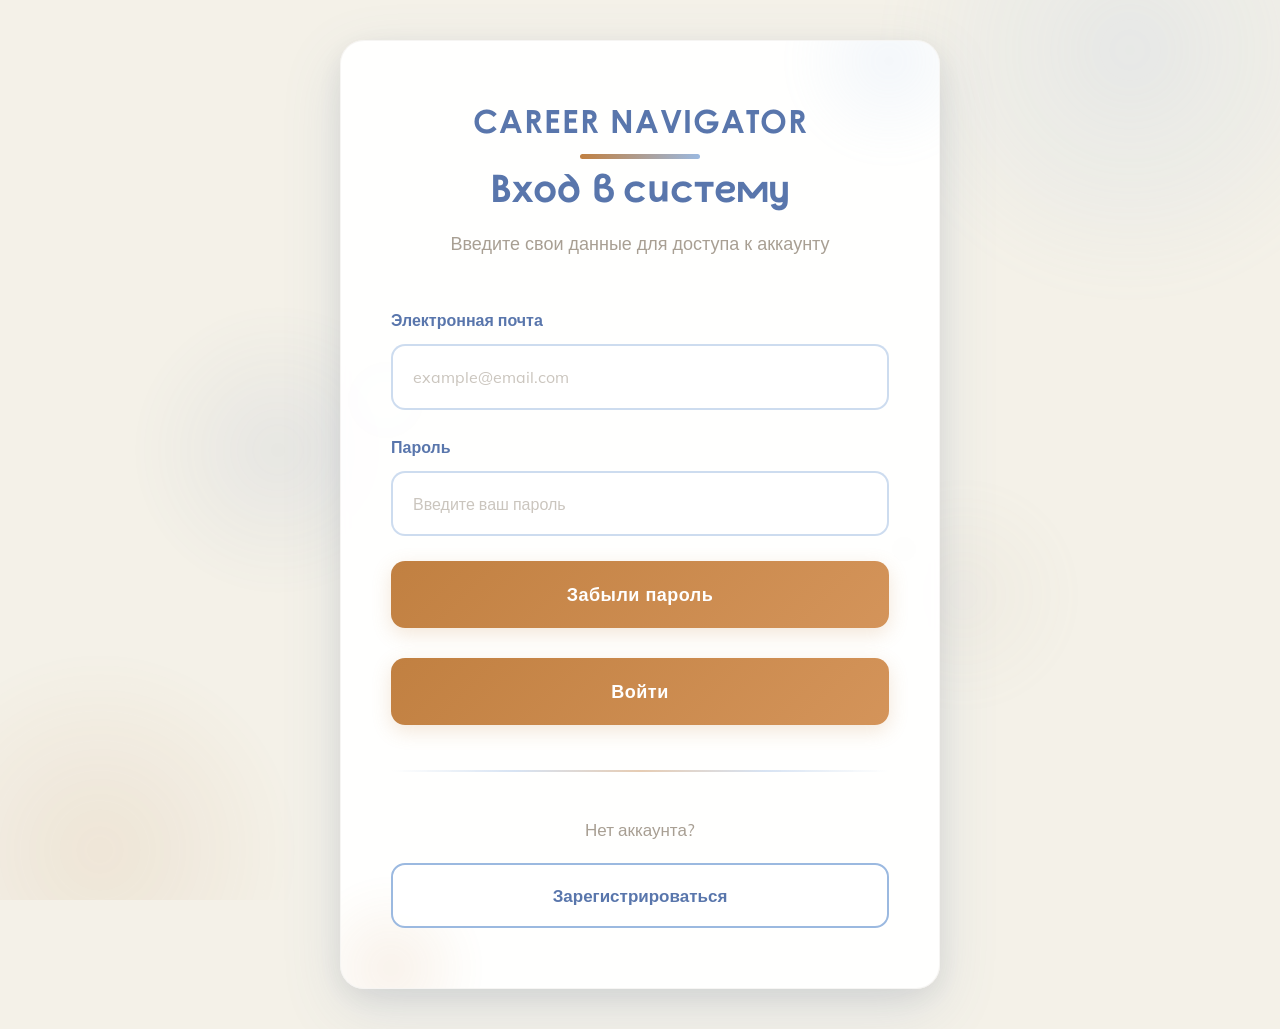
==== commit 07814889: "Update index.html" ====
--- a/index.html
+++ b/index.html
@@ -61,7 +61,7 @@
 
                     <!-- Забыли пароль -->
                     <div class="career-forgot-password">
-                        < href="LK.html">Забыли пароль?</a>  <!-- Ссылка оставлена как # -->
+                        <button type="submit" class="career-btn-primary">Забыли пароль</button> <!-- Ссылка оставлена как # -->
                     </div>
 
                     <!-- Кнопка входа -->
@@ -86,3 +86,4 @@
 
 
 
+
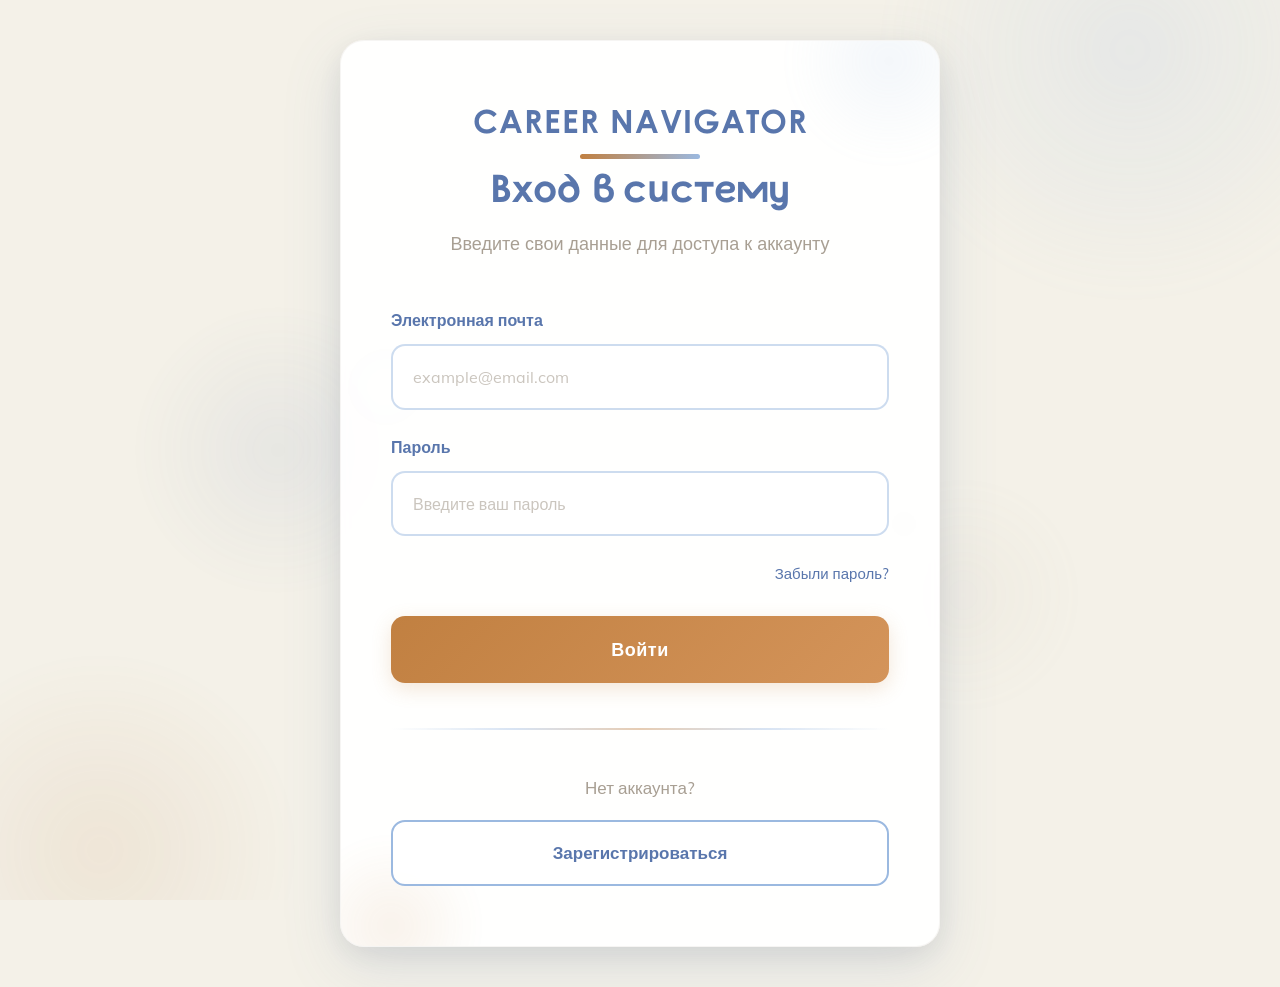
==== commit 836fe737: "Update index.html" ====
--- a/index.html
+++ b/index.html
@@ -61,8 +61,7 @@
 
                     <!-- Забыли пароль -->
                     <div class="career-forgot-password">
-                        <button type="submit" class="career-btn-primary">Забыли пароль</button> <!-- Ссылка оставлена как # -->
-                    </div>
+                        <a href="LK.html">Забыли пароль?</a>                  </div>
 
                     <!-- Кнопка входа -->
                     <div class="career-form-group">
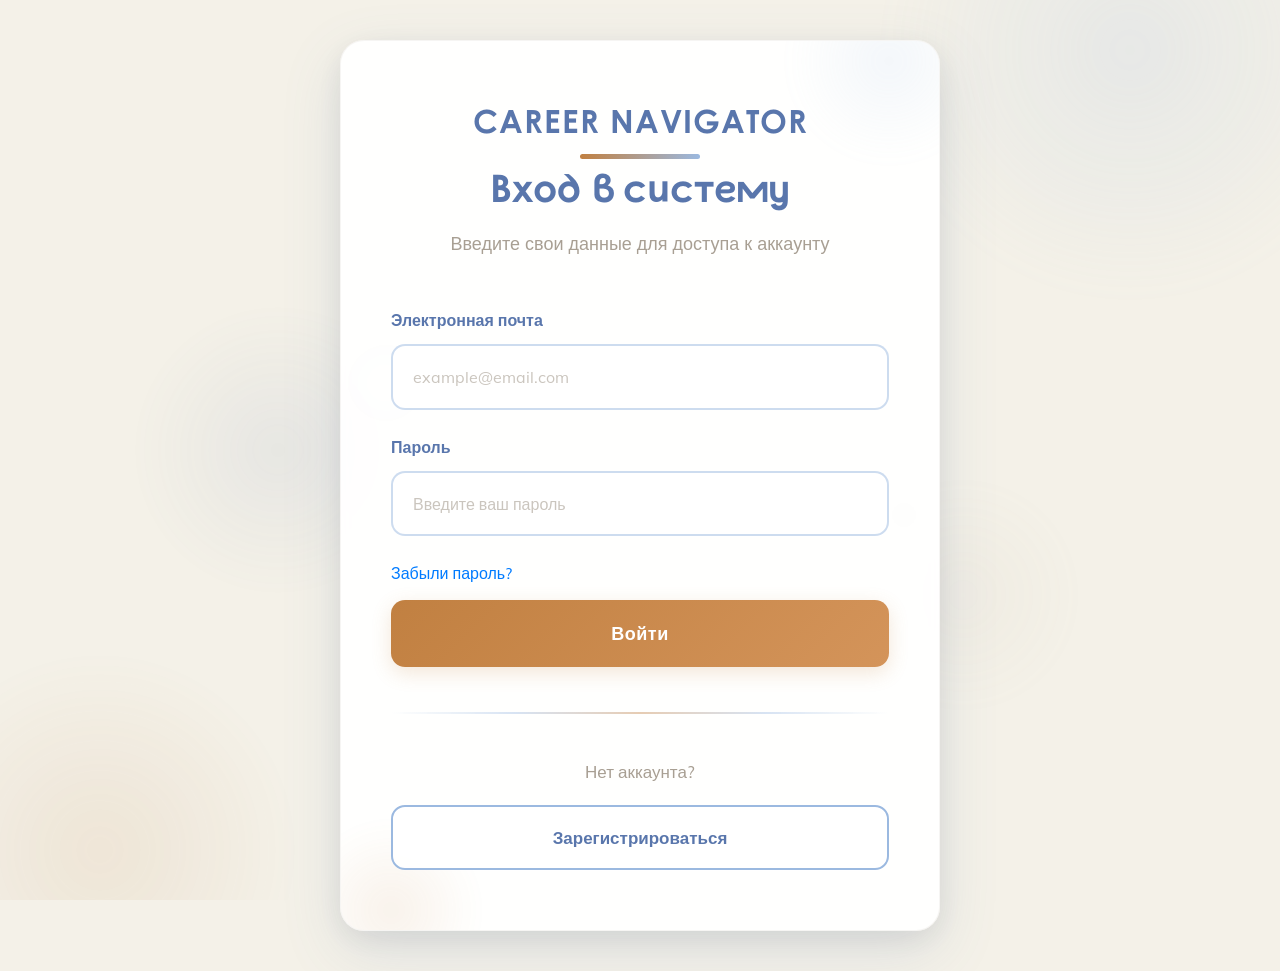
==== commit a8f4d448: "Update index.html" ====
--- a/index.html
+++ b/index.html
@@ -60,8 +60,8 @@
                     </div>
 
                     <!-- Забыли пароль -->
-                    <div class="career-forgot-password">
-                        <a href="LK.html">Забыли пароль?</a>                  </div>
+ 
+                        <a href="LK.html">Забыли пароль?</a>            
 
                     <!-- Кнопка входа -->
                     <div class="career-form-group">
@@ -86,3 +86,4 @@
 
 
 
+
